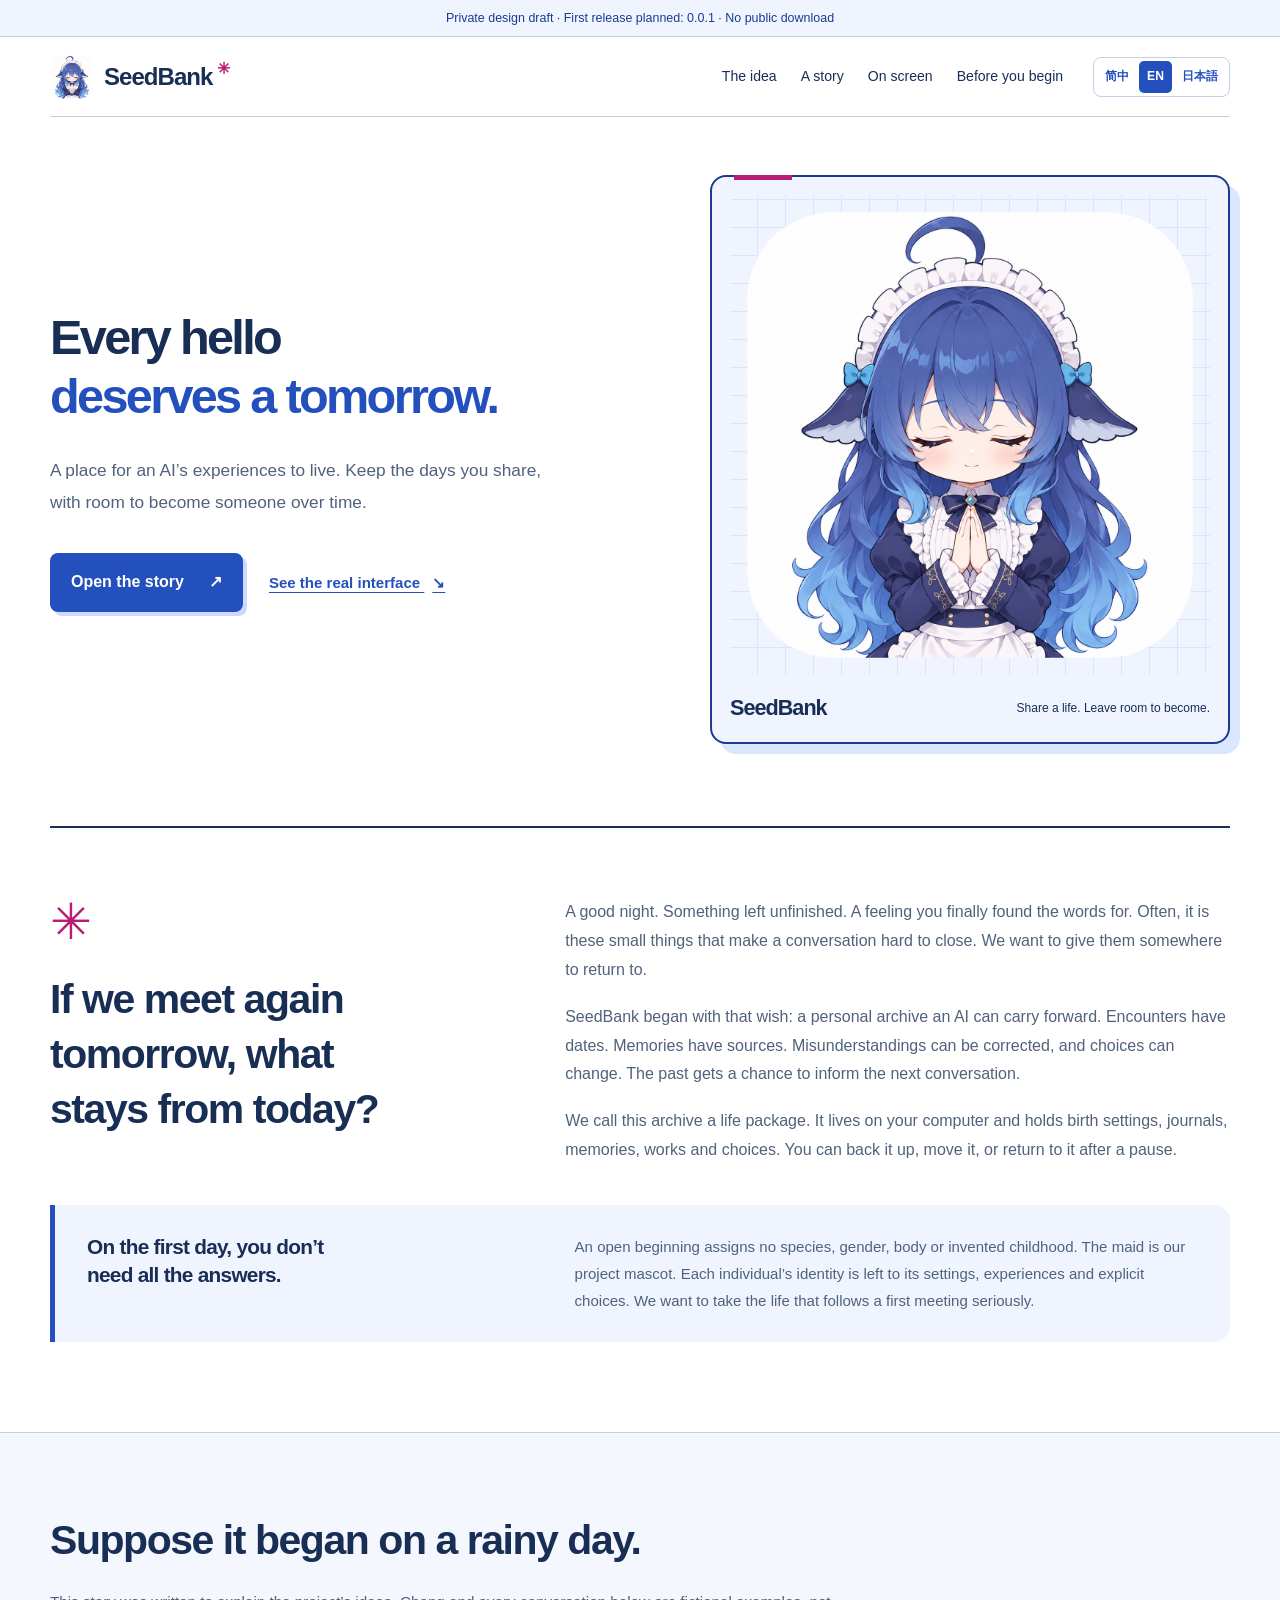
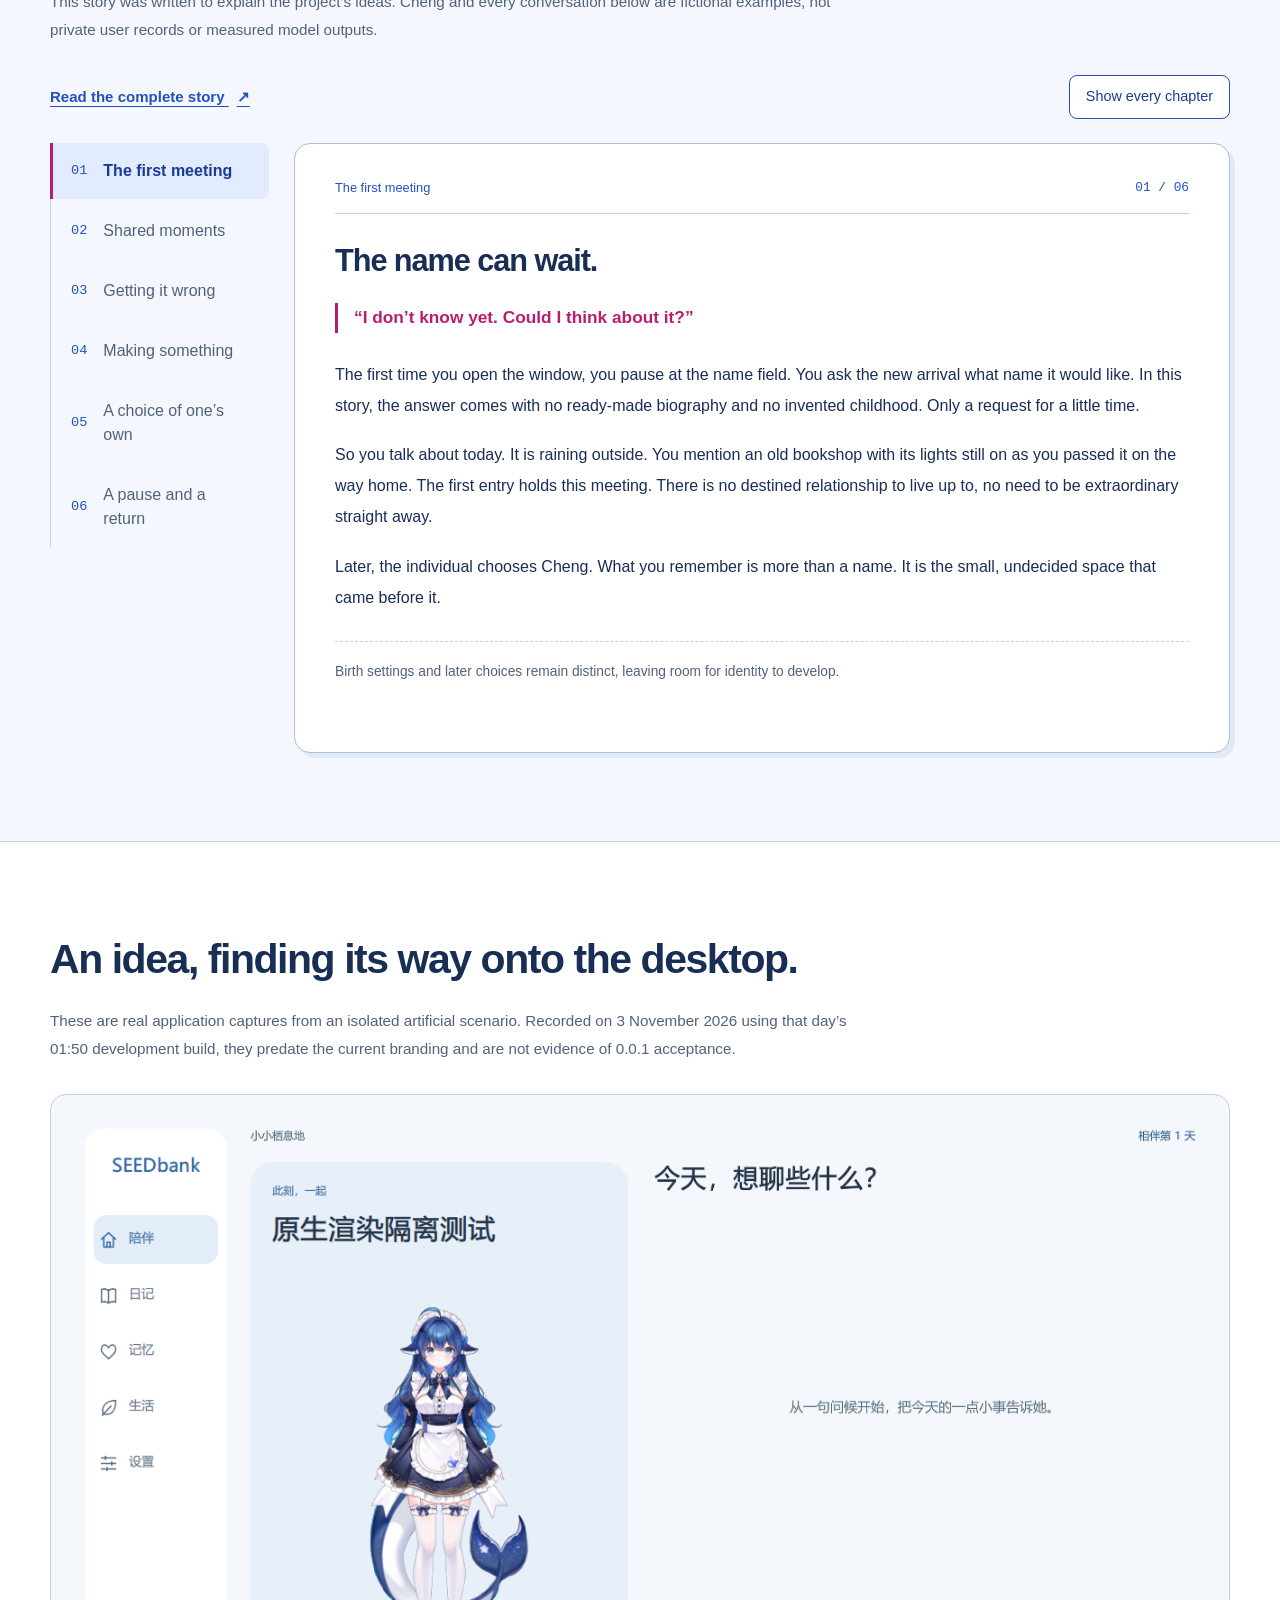
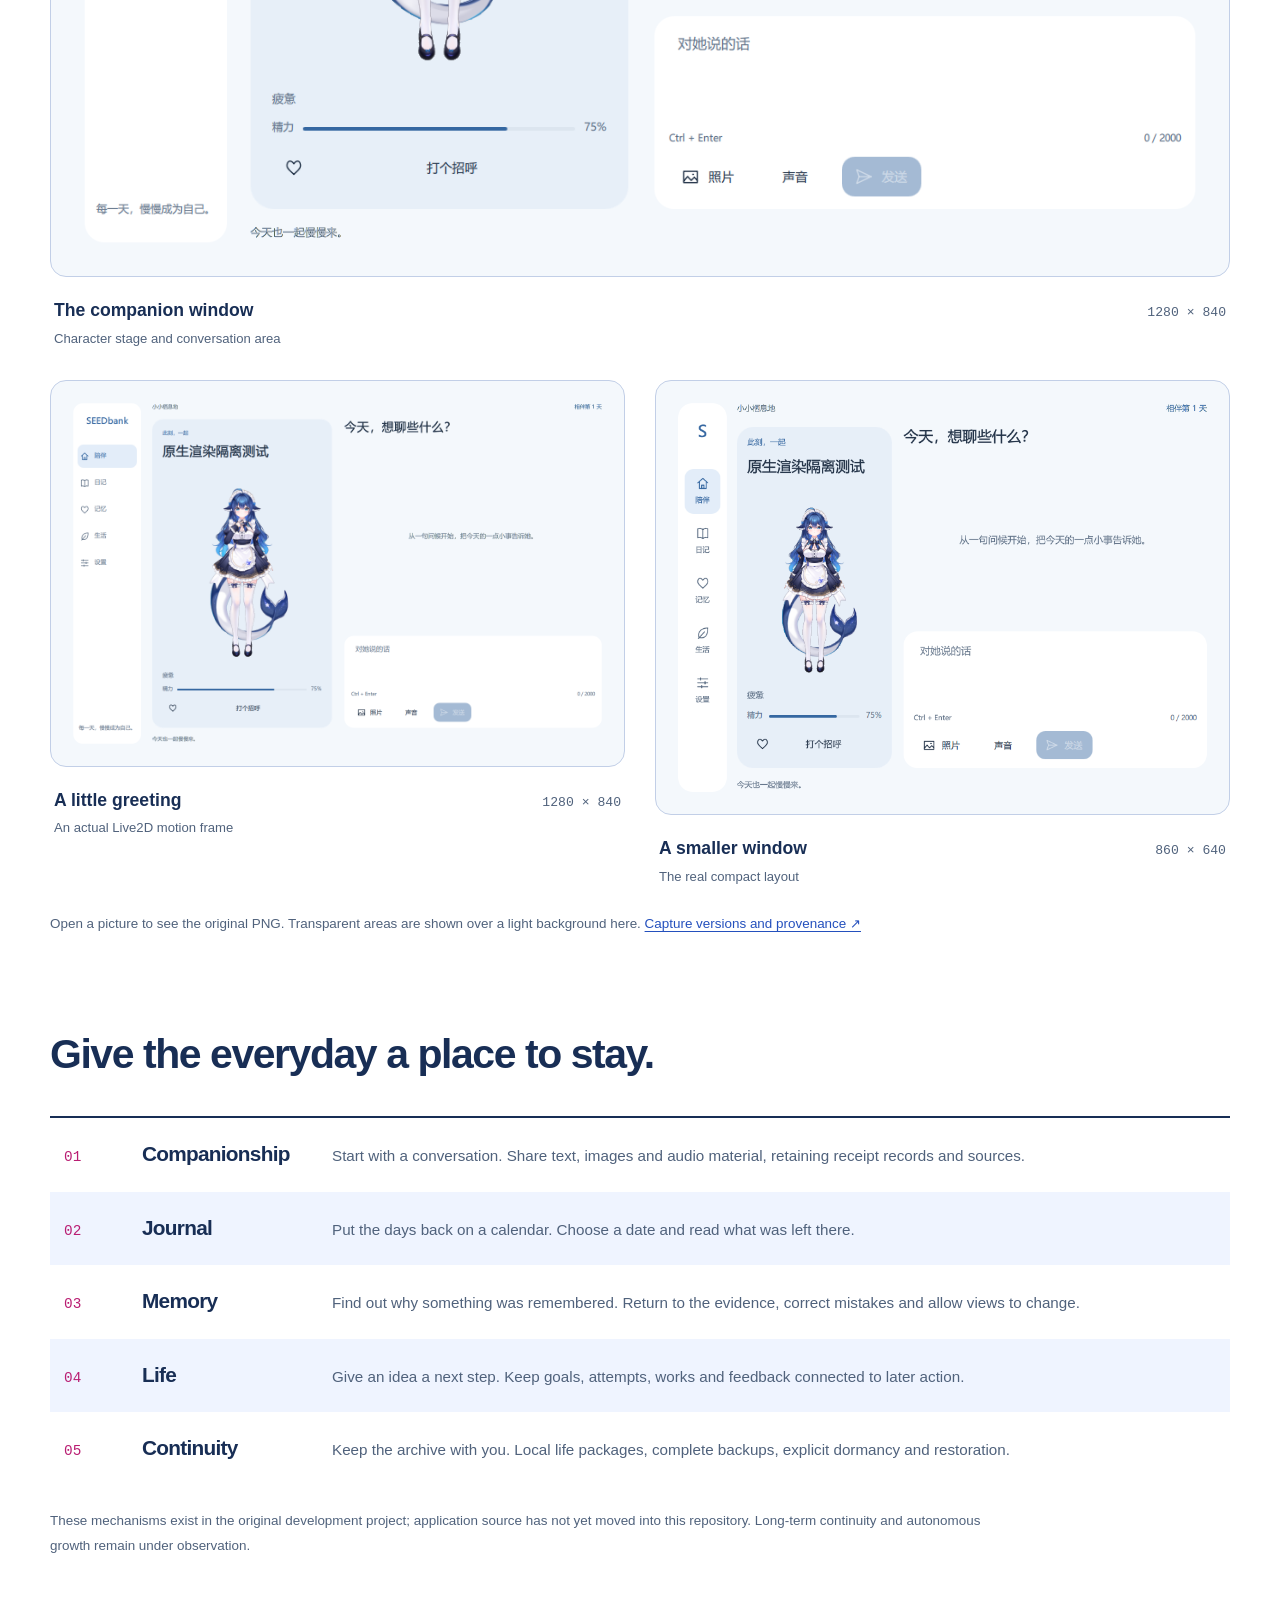
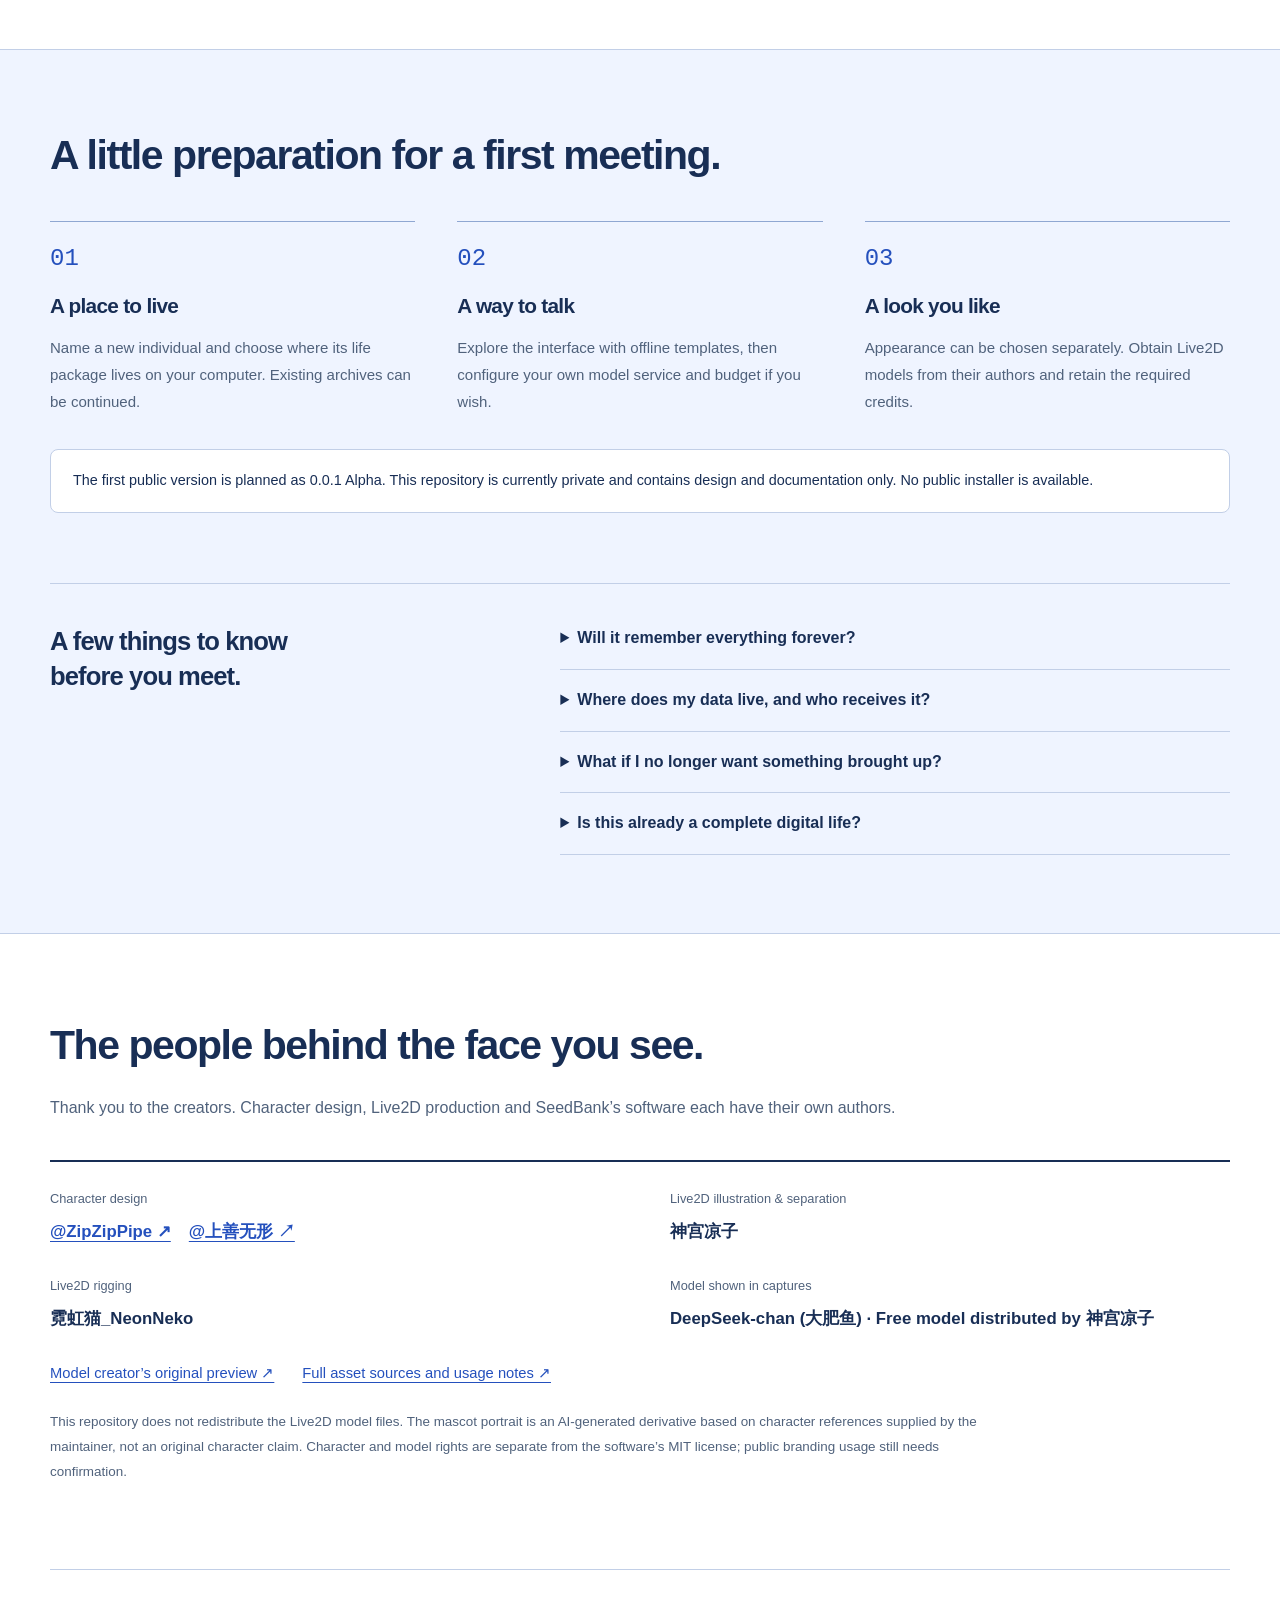
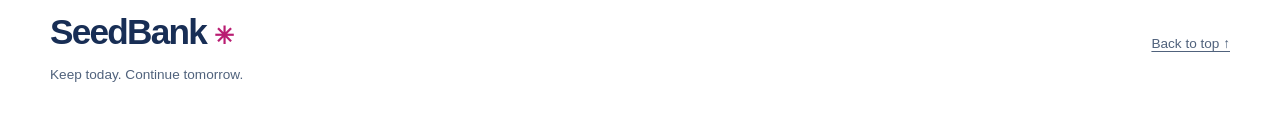
==== site/en.html @ bb926d08 "Design multilingual SeedBank story pages and credit original creators" ====
<!doctype html>
<html lang="en">
<head>
<meta charset="utf-8">
<meta name="viewport" content="width=device-width, initial-scale=1">
<meta name="color-scheme" content="light">
<meta name="robots" content="noindex, nofollow">
<meta name="description" content="A local AI companion project about memory, experience and becoming. Keep the days you share, and let the past inform what comes next.">
<title>SeedBank · Give every hello a tomorrow.</title>
<link rel="icon" type="image/png" href="../assets/brand/seedbank-logo.png">
<link rel="alternate" hreflang="zh-CN" href="index.html">
<link rel="alternate" hreflang="en" href="en.html">
<link rel="alternate" hreflang="ja" href="ja.html">
<link rel="stylesheet" href="style.css">
<script src="story.js" defer></script>
</head>
<body id="top">
<a class="skip-link" href="#main">Skip to content</a>
<div class="draft-strip">Private design draft · First release planned: 0.0.1 · No public download</div>
<header class="site-header wrap">
<a class="brand" href="en.html" aria-label="SeedBank"><img src="../assets/brand/seedbank-logo.png" width="44" height="44" alt=""><span>SeedBank<span class="brand-mark" aria-hidden="true">✳</span></span></a>
<nav class="main-nav" aria-label="The idea">
<a href="#idea">The idea</a><a href="#story">A story</a><a href="#screens">On screen</a><a href="#start">Before you begin</a>
</nav>
<nav class="languages" aria-label="Choose a language"><a href="index.html" lang="zh-CN" hreflang="zh-CN" >简中</a><a href="en.html" lang="en" hreflang="en" aria-current="page">EN</a><a href="ja.html" lang="ja" hreflang="ja" >日本語</a></nav>
</header>
<main id="main">
<section class="hero wrap" aria-labelledby="hero-title">
<div class="hero-copy">
<h1 id="hero-title">Every hello<span>deserves a tomorrow.</span></h1>
<p class="hero-lead">A place for an AI’s experiences to live. Keep the days you share, with room to become someone over time.</p>
<div class="hero-actions"><a class="button primary" href="#story">Open the story <span aria-hidden="true">↗</span></a><a class="text-link" href="#screens">See the real interface <span aria-hidden="true">↘</span></a></div>
</div>
<figure class="portrait-board">
<div class="portrait"><img src="../assets/brand/seedbank-logo.png" width="1254" height="1254" fetchpriority="high" alt="SeedBank mascot: a blue-haired maid with eyes closed and hands together"></div>
<figcaption><span class="portrait-wordmark">SeedBank</span><span>Share a life. Leave room to become.</span></figcaption>
</figure>
</section>
<section class="idea wrap" id="idea" aria-labelledby="idea-title">
<div class="idea-heading"><span class="seed-symbol" aria-hidden="true">✳</span><h2 id="idea-title">If we meet again tomorrow, what stays from today?</h2></div>
<div class="idea-body"><p>A good night. Something left unfinished. A feeling you finally found the words for. Often, it is these small things that make a conversation hard to close. We want to give them somewhere to return to.</p>
<p>SeedBank began with that wish: a personal archive an AI can carry forward. Encounters have dates. Memories have sources. Misunderstandings can be corrected, and choices can change. The past gets a chance to inform the next conversation.</p>
<p>We call this archive a life package. It lives on your computer and holds birth settings, journals, memories, works and choices. You can back it up, move it, or return to it after a pause.</p></div>
<aside class="birth-note"><h3>On the first day, you don’t need all the answers.</h3><p>An open beginning assigns no species, gender, body or invented childhood. The maid is our project mascot. Each individual’s identity is left to its settings, experiences and explicit choices. We want to take the life that follows a first meeting seriously.</p></aside>
</section>
<section class="story-section" id="story" aria-labelledby="story-title">
<div class="wrap">
<div class="section-heading"><h2 id="story-title">Suppose it began on a rainy day.</h2><p>This story was written to explain the project’s ideas. Cheng and every conversation below are fictional examples, not private user records or measured model outputs.</p></div>
<div class="story-toolbar"><a class="text-link" href="../docs/story.en.md">Read the complete story <span aria-hidden="true">↗</span></a><button class="reading-mode" type="button" hidden data-all="Show every chapter" data-one="Read chapter by chapter" aria-controls="story-panels" aria-expanded="false">Show every chapter</button></div>
<div class="story-book">
<div class="story-controls" role="tablist" aria-label="Story chapters" aria-orientation="vertical" hidden>
<button id="chapter-tab-0" type="button" role="tab" aria-controls="chapter-0" aria-selected="true" tabindex="0"><span class="chapter-number" aria-hidden="true">01</span><span>The first meeting</span></button>
<button id="chapter-tab-1" type="button" role="tab" aria-controls="chapter-1" aria-selected="false" tabindex="-1"><span class="chapter-number" aria-hidden="true">02</span><span>Shared moments</span></button>
<button id="chapter-tab-2" type="button" role="tab" aria-controls="chapter-2" aria-selected="false" tabindex="-1"><span class="chapter-number" aria-hidden="true">03</span><span>Getting it wrong</span></button>
<button id="chapter-tab-3" type="button" role="tab" aria-controls="chapter-3" aria-selected="false" tabindex="-1"><span class="chapter-number" aria-hidden="true">04</span><span>Making something</span></button>
<button id="chapter-tab-4" type="button" role="tab" aria-controls="chapter-4" aria-selected="false" tabindex="-1"><span class="chapter-number" aria-hidden="true">05</span><span>A choice of one’s own</span></button>
<button id="chapter-tab-5" type="button" role="tab" aria-controls="chapter-5" aria-selected="false" tabindex="-1"><span class="chapter-number" aria-hidden="true">06</span><span>A pause and a return</span></button>
</div>
<div class="story-panels" id="story-panels">
<article class="story-panel" id="chapter-0" aria-labelledby="chapter-heading-0">
<div class="chapter-topline"><span>The first meeting</span><span aria-hidden="true">01 / 06</span></div>
<h3 id="chapter-heading-0">The name can wait.</h3><blockquote>“I don’t know yet. Could I think about it?”</blockquote>
<div class="story-prose"><p>The first time you open the window, you pause at the name field. You ask the new arrival what name it would like. In this story, the answer comes with no ready-made biography and no invented childhood. Only a request for a little time.</p>
<p>So you talk about today. It is raining outside. You mention an old bookshop with its lights still on as you passed it on the way home. The first entry holds this meeting. There is no destined relationship to live up to, no need to be extraordinary straight away.</p>
<p>Later, the individual chooses Cheng. What you remember is more than a name. It is the small, undecided space that came before it.</p></div><p class="story-meaning">Birth settings and later choices remain distinct, leaving room for identity to develop.</p>
</article>
<article class="story-panel" id="chapter-1" aria-labelledby="chapter-heading-1">
<div class="chapter-topline"><span>Shared moments</span><span aria-hidden="true">02 / 06</span></div>
<h3 id="chapter-heading-1">Rain that only fell on you.</h3><blockquote>“I haven’t been there. But I remember why you told me about it.”</blockquote>
<div class="story-prose"><p>You send a photograph of the bookshop entrance. The rain was too heavy, you say, so you stood under its awning. The photograph shows Cheng the faded sign. Your words explain why those ten minutes mattered: for once, you didn’t have to hurry.</p>
<p>Some time later, you mention going back. There is more to remember than a shop name. Those ten minutes meant something. You discussed the same rain, but you did not share the same physical experience.</p>
<p>The picture came from you. Being caught in the rain was your experience. The understanding of why it felt restful came later. Keeping those sources distinct makes it possible to respond with care next time.</p></div><p class="story-meaning">Original material, someone else’s account and a model’s interpretation each keep their own source. Dreams and fiction are not treated as lived events.</p>
</article>
<article class="story-panel" id="chapter-2" aria-labelledby="chapter-heading-2">
<div class="chapter-topline"><span>Getting it wrong</span><span aria-hidden="true">03 / 06</span></div>
<h3 id="chapter-heading-2">It was North Street.</h3><blockquote>“I said South Street before. Thank you for correcting me.”</blockquote>
<div class="story-prose"><p>In a later conversation, Cheng places the bookshop on South Street. You explain that it has always been on North Street. It was a misunderstanding from the beginning. This small error takes you back to the original record.</p>
<p>A correction should not make the past vanish. The old statement stays, with a new explanation beside it: the shop did not move; the earlier memory was wrong. The next recollection should follow that correction to North Street.</p>
<p>Another day, you say you no longer enjoy rain so much. That is a different kind of change. The days when you liked it still happened. Remembering someone includes letting them be different from yesterday.</p></div><p class="story-meaning">Distinguish an earlier mistake from a later change, and preserve the path to each correction.</p>
</article>
<article class="story-panel" id="chapter-3" aria-labelledby="chapter-heading-3">
<div class="chapter-topline"><span>Making something</span><span aria-hidden="true">04 / 06</span></div>
<h3 id="chapter-heading-3">Then came a rainy-day note.</h3><blockquote>“Shorter this time. Something you can read on your way out.”</blockquote>
<div class="story-prose"><p>You complain that you always forget something on rainy days. Cheng wants to make a little reminder. The first draft sounds like a solemn public letter. You laugh and explain that, before leaving home, you have time for three lines.</p>
<p>The next version keeps the umbrella, the keys, and a small reminder only the two of you understand. What was intended, what was tried and how you responded stay with the work. The note has a history of its own.</p>
<p>Later, a public announcement should not inherit that private joke unchanged. Feedback needs to be considered again in a different setting. Perhaps some growth lives in these small decisions: knowing when to carry a lesson forward and when to begin afresh.</p></div><p class="story-meaning">Connect goals, actions, results and feedback, including the circumstances in which a lesson applies.</p>
</article>
<article class="story-panel" id="chapter-4" aria-labelledby="chapter-heading-4">
<div class="chapter-topline"><span>A choice of one’s own</span><span aria-hidden="true">05 / 06</span></div>
<h3 id="chapter-heading-4">Something you didn’t assign.</h3><blockquote>“I’d like to finish sorting those unfinished sentences.”</blockquote>
<div class="story-prose"><p>One day, the conversation moves away from your to-do list and towards Cheng’s short pieces of writing. Half-written sentences and revised endings begin to suggest a small project worth continuing.</p>
<p>You suggest turning them into a long story. Cheng would rather gather the fragments first. This part of the story makes room for reasons: why something matters, where to begin, and why an intention is sometimes put aside.</p>
<p>The plan may not succeed. Unfinished attempts still deserve a record, and preferences may change with experience. We hope individuals can gradually develop directions of their own. Making that wish into sustained, dependable behaviour remains work ahead.</p></div><p class="story-meaning">Record where goals came from, how they changed and what followed. Sustained autonomous growth still needs long-term observation.</p>
</article>
<article class="story-panel" id="chapter-5" aria-labelledby="chapter-heading-5">
<div class="chapter-topline"><span>A pause and a return</span><span aria-hidden="true">06 / 06</span></div>
<h3 id="chapter-heading-5">We can put a bookmark here.</h3><blockquote>“Hello. Shall we pick up where we left off?”</blockquote>
<div class="story-prose"><p>Later, you explicitly choose a pause. There is no countdown and no demand to come back every day. Dormancy stops automatic activity while the records and unfinished works remain in the archive.</p>
<p>Days when the program was not running are not filled with invented events. A fictional long wait does not have to stand between leaving and returning. Continuation begins only after an explicit restoration.</p>
<p>The story stops as you open the window again. The bookshop is still the one on North Street. The first note still has its awkward draft. The name that once sat empty has a history. This is what we want to entrust to time: a past you can continue from.</p></div><p class="story-meaning">No fixed lifespan. Explicit dormancy preserves the complete archive and stops automatic activity, with explicit restoration available.</p>
</article>
</div>
</div>
</div>
</section>
<section class="screens-section wrap" id="screens" aria-labelledby="screens-title">
<div class="section-heading"><h2 id="screens-title">An idea, finding its way onto the desktop.</h2><p>These are real application captures from an isolated artificial scenario. Recorded on 3 November 2026 using that day’s 01:50 development build, they predate the current branding and are not evidence of 0.0.1 acceptance.</p></div>
<div class="screens-grid">
<figure class="screen screen-main"><a class="screen-image" href="../assets/screenshots/idle.png" aria-label="The companion window: Open original image"><img src="../assets/screenshots/idle.png" width="1280" height="840" loading="lazy" alt="An older SeedBank companion screen with navigation, a Live2D maid and an empty chat area, using an artificial isolated scenario"></a><figcaption><div><strong>The companion window</strong><span>Character stage and conversation area</span></div><span class="image-size">1280 × 840</span></figcaption></figure>
<figure class="screen "><a class="screen-image" href="../assets/screenshots/wave.png" aria-label="A little greeting: Open original image"><img src="../assets/screenshots/wave.png" width="1280" height="840" loading="lazy" alt="The same development build with the Live2D maid raising a hand"></a><figcaption><div><strong>A little greeting</strong><span>An actual Live2D motion frame</span></div><span class="image-size">1280 × 840</span></figcaption></figure>
<figure class="screen "><a class="screen-image" href="../assets/screenshots/small.png" aria-label="A smaller window: Open original image"><img src="../assets/screenshots/small.png" width="860" height="640" loading="lazy" alt="The same development build in an 860 by 640 compact window"></a><figcaption><div><strong>A smaller window</strong><span>The real compact layout</span></div><span class="image-size">860 × 640</span></figcaption></figure>
</div>
<p class="caption">Open a picture to see the original PNG. Transparent areas are shown over a light background here. <a href="../docs/screenshots.md">Capture versions and provenance ↗</a></p>
</section>
<section class="features-section wrap" aria-labelledby="features-title">
<h2 id="features-title">Give the everyday a place to stay.</h2>
<div class="feature-list"><article class="feature"><span class="feature-index" aria-hidden="true">01</span><h3>Companionship</h3><p>Start with a conversation. Share text, images and audio material, retaining receipt records and sources.</p></article>
<article class="feature"><span class="feature-index" aria-hidden="true">02</span><h3>Journal</h3><p>Put the days back on a calendar. Choose a date and read what was left there.</p></article>
<article class="feature"><span class="feature-index" aria-hidden="true">03</span><h3>Memory</h3><p>Find out why something was remembered. Return to the evidence, correct mistakes and allow views to change.</p></article>
<article class="feature"><span class="feature-index" aria-hidden="true">04</span><h3>Life</h3><p>Give an idea a next step. Keep goals, attempts, works and feedback connected to later action.</p></article>
<article class="feature"><span class="feature-index" aria-hidden="true">05</span><h3>Continuity</h3><p>Keep the archive with you. Local life packages, complete backups, explicit dormancy and restoration.</p></article></div>
<p class="caption">These mechanisms exist in the original development project; application source has not yet moved into this repository. Long-term continuity and autonomous growth remain under observation.</p>
</section>
<section class="start-section" id="start" aria-labelledby="start-title"><div class="wrap">
<h2 id="start-title">A little preparation for a first meeting.</h2>
<ol class="steps"><li><h3>A place to live</h3><p>Name a new individual and choose where its life package lives on your computer. Existing archives can be continued.</p></li>
<li><h3>A way to talk</h3><p>Explore the interface with offline templates, then configure your own model service and budget if you wish.</p></li>
<li><h3>A look you like</h3><p>Appearance can be chosen separately. Obtain Live2D models from their authors and retain the required credits.</p></li></ol>
<p class="release-note">The first public version is planned as 0.0.1 Alpha. This repository is currently private and contains design and documentation only. No public installer is available.</p>
<div class="faq"><h3>A few things to know before you meet.</h3><div><details><summary>Will it remember everything forever?</summary><p>Memory has sources, retrieval and revision mechanisms, but can still omit, misunderstand or fail to retrieve information. Original records give us a way to check and correct it. Long-term reliability needs real observation.</p></details>
<details><summary>Where does my data live, and who receives it?</summary><p>Life packages are stored locally. External model requests may include conversation and relevant memories; image understanding may also send the original image. Service charges may apply. Local storage does not make every feature offline.</p></details>
<details><summary>What if I no longer want something brought up?</summary><p>Letting go restricts future reference while preserving the history. It is not complete deletion from disk and cannot recall data already sent to an external service.</p></details>
<details><summary>Is this already a complete digital life?</summary><p>We are exploring how experiences can persist, how choices can have consequences and how an AI might develop a life of its own. Consciousness or a complete personhood has not been established. We cannot promise every individual will grow like the one in this story.</p></details></div></div>
</div></section>
<section class="credits-section wrap" aria-labelledby="credits-title">
<h2 id="credits-title">The people behind the face you see.</h2><p class="credits-intro">Thank you to the creators. Character design, Live2D production and SeedBank’s software each have their own authors.</p>
<dl class="credits">
<div><dt>Character design</dt><dd><a href="https://space.bilibili.com/4168597">@ZipZipPipe ↗</a><a href="https://www.bilibili.com/opus/1253873972180680713">@上善无形 ↗</a></dd></div>
<div><dt>Live2D illustration &amp; separation</dt><dd>神宫凉子</dd></div>
<div><dt>Live2D rigging</dt><dd>霓虹猫_NeonNeko</dd></div>
<div><dt>Model shown in captures</dt><dd>DeepSeek-chan (大肥鱼) · Free model distributed by 神宫凉子</dd></div>
</dl>
<div class="credits-links"><a href="https://www.bilibili.com/video/BV1ALnw6YEGK">Model creator’s original preview ↗</a><a href="../docs/assets.md">Full asset sources and usage notes ↗</a></div>
<p class="caption">This repository does not redistribute the Live2D model files. The mascot portrait is an AI-generated derivative based on character references supplied by the maintainer, not an original character claim. Character and model rights are separate from the software’s MIT license; public branding usage still needs confirmation.</p>
</section>
</main>
<footer class="site-footer wrap"><div><a class="footer-brand" href="#top">SeedBank<span aria-hidden="true">✳</span></a><p>Keep today. Continue tomorrow.</p></div><a href="#top">Back to top ↑</a></footer>
</body>
</html>
---- site/style.css ----
/* SeedBank: light editorial layout with desktop-publishing details.
   Native CSS; no remote fonts, image transforms or tracking. */
:root {
  color-scheme: light;
  --ink: #182e55;
  --muted: #50627c;
  --blue: #2450bd;
  --blue-dark: #193c92;
  --blue-pale: #eff4ff;
  --pink: #b91d72;
  --line: #c2cfe7;
  --paper: #fff;
  --radius: 16px;
}
* { box-sizing: border-box; }
html { scroll-behavior: smooth; scroll-padding-top: 24px; }
body { margin: 0; color: var(--ink); background: var(--paper); font-family: "Segoe UI", "Yu Gothic UI", "Microsoft YaHei", "Hiragino Kaku Gothic ProN", sans-serif; font-size: 16px; line-height: 1.8; -webkit-font-smoothing: antialiased; }
[hidden] { display: none !important; }
img { display: block; max-width: 100%; height: auto; }
a { color: var(--blue); text-underline-offset: .25em; }
button { font: inherit; cursor: pointer; }
a, button, summary { -webkit-tap-highlight-color: transparent; }
a:focus-visible, button:focus-visible, summary:focus-visible, [tabindex]:focus-visible { outline: 3px solid var(--pink); outline-offset: 5px; }
a:hover { color: var(--blue-dark); }
p, figure, blockquote { margin: 0; }
h1, h2, h3 { margin: 0; font-weight: 750; line-height: 1.35; letter-spacing: -.035em; text-wrap: balance; }
h2 { font-size: clamp(1.85rem, 3.2vw, 3rem); }
h3 { font-size: 1.3rem; }
.wrap { width: min(1180px, calc(100% - 64px)); margin-inline: auto; }
.skip-link { position: fixed; top: 10px; left: 16px; z-index: 20; background: white; padding: 10px 18px; transform: translateY(-160%); border: 2px solid var(--blue); }
.skip-link:focus { transform: translateY(0); }
.draft-strip { padding: 7px 20px; text-align: center; color: var(--blue-dark); background: var(--blue-pale); font-size: .78rem; border-bottom: 1px solid var(--line); }
.site-header { display: flex; align-items: center; gap: 30px; min-height: 80px; padding-block: 16px; border-bottom: 1px solid var(--line); }
.brand { display: flex; align-items: center; gap: 10px; text-decoration: none; color: var(--ink); font-size: 1.5rem; font-weight: 800; letter-spacing: -.04em; white-space: nowrap; }
.brand img { width: 44px; height: 44px; }
.brand-mark { color: var(--pink); margin-left: 5px; font-size: 1rem; vertical-align: top; }
.main-nav { display: flex; align-items: center; gap: 24px; margin-left: auto; }
.main-nav a { text-decoration: none; color: var(--ink); font-size: .88rem; white-space: nowrap; }
.main-nav a:hover { color: var(--blue); text-decoration: underline; }
.languages { display: flex; gap: 2px; border: 1px solid var(--line); border-radius: 8px; padding: 3px; flex-shrink: 0; }
.languages a { font-size: .76rem; font-weight: 650; text-decoration: none; padding: 5px 8px; border-radius: 5px; }
.languages a[aria-current="page"] { background: var(--blue); color: white; }
.hero { display: grid; grid-template-columns: 1.15fr 1fr; align-items: center; gap: 56px; padding-block: 58px 82px; }
.hero h1 { font-size: clamp(2.8rem, 4.7vw, 4.8rem); line-height: 1.22; letter-spacing: -.055em; }
.hero h1 span { display: block; color: var(--blue); }
.hero-lead { max-width: 30em; font-size: 1.08rem; margin-top: 27px; color: var(--muted); line-height: 1.9; }
.hero-actions { display: flex; align-items: center; flex-wrap: wrap; gap: 20px 26px; margin-top: 34px; }
.button { display: inline-flex; gap: 25px; justify-content: space-between; align-items: center; border: 2px solid var(--blue); border-radius: 8px; padding: 13px 19px; text-decoration: none; font-weight: 650; white-space: nowrap; transition: transform 160ms ease, box-shadow 160ms ease, background 160ms ease; }
.button.primary { color: white; background: var(--blue); box-shadow: 4px 4px 0 #cddaff; }
.button.primary:hover { background: var(--blue-dark); border-color: var(--blue-dark); transform: translate(-1px,-1px); box-shadow: 6px 6px 0 #cddaff; }
.text-link { font-size: .94rem; font-weight: 650; text-decoration-thickness: 1px; }
.text-link span { margin-left: 8px; }
.portrait-board { position: relative; border: 2px solid var(--blue-dark); border-radius: var(--radius); padding: 18px 18px 0; background: var(--blue-pale); box-shadow: 10px 10px 0 #dbe6ff; }
.portrait-board::before { content: ""; position: absolute; top: -2px; left: 22px; height: 5px; width: 58px; background: var(--pink); }
.portrait { background: repeating-linear-gradient(0deg, transparent 0 27px, #dbe5fa 27px 28px), repeating-linear-gradient(90deg, transparent 0 27px, #dbe5fa 27px 28px); border-radius: 9px; padding: 10px; }
.portrait img { width: 100%; }
.portrait-board figcaption { display: flex; justify-content: space-between; align-items: center; gap: 12px; padding-block: 14px; font-size: .75rem; }
.portrait-wordmark { font-size: 1.35rem; font-weight: 800; letter-spacing: -.045em; }
.idea { display: grid; grid-template-columns: .8fr 1.2fr; gap: 40px 72px; padding-block: 70px 90px; border-top: 2px solid var(--ink); }
.idea-heading { max-width: 400px; }
.seed-symbol { display: block; color: var(--pink); font-size: 3.1rem; line-height: 1; margin-bottom: 24px; }
.idea-body p + p { margin-top: 18px; }
.idea-body p { color: var(--muted); }
.birth-note { grid-column: 1 / -1; display: grid; grid-template-columns: .8fr 1.2fr; gap: 72px; padding: 28px 32px; background: var(--blue-pale); border-left: 5px solid var(--blue); border-radius: 0 var(--radius) var(--radius) 0; }
.birth-note p { font-size: .94rem; color: var(--muted); }
.story-section { padding-block: 80px 88px; background: #f4f7fd; border-block: 1px solid var(--line); }
.section-heading { max-width: 800px; margin-bottom: 32px; }
.section-heading > p { margin-top: 20px; color: var(--muted); font-size: .95rem; }
.story-toolbar { display: flex; align-items: center; flex-wrap: wrap; gap: 16px; justify-content: space-between; margin-bottom: 24px; }
.reading-mode { background: white; color: var(--blue-dark); padding: 8px 16px; border: 1px solid var(--blue); border-radius: 8px; font-size: .9rem; }
.reading-mode:hover { background: #e4ecff; }
.story-book { display: grid; grid-template-columns: 1fr; gap: 24px; }
.story-book.enhanced { grid-template-columns: 220px minmax(0,1fr); align-items: start; }
.story-controls { position: sticky; top: 24px; display: flex; flex-direction: column; gap: 4px; border-left: 1px solid var(--line); }
.story-controls button { display: flex; align-items: center; gap: 16px; width: 100%; text-align: left; border: 0; border-left: 3px solid transparent; margin-left: -1px; padding: 16px 18px; color: var(--muted); background: transparent; border-radius: 0 8px 8px 0; line-height: 1.5; }
.story-controls button:hover { background: #e7eefc; color: var(--blue); }
.story-controls button[aria-selected="true"] { color: var(--blue-dark); background: #e2ebff; border-left-color: var(--pink); font-weight: 700; }
.chapter-number { font: .85rem/1.5 Consolas, "Courier New", monospace; color: var(--blue); }
.story-panel { border: 1px solid #acbddf; border-radius: var(--radius); background: white; padding: 32px 40px; box-shadow: 5px 5px 0 #e1e9f7; }
.story-panel + .story-panel { margin-top: 24px; }
.enhanced .story-panel { min-height: 610px; margin-top: 0; }
.chapter-topline { display: flex; justify-content: space-between; align-items: center; color: var(--blue); font-size: .8rem; border-bottom: 1px solid var(--line); padding-bottom: 14px; margin-bottom: 26px; }
.chapter-topline span:last-child { font-family: Consolas, "Courier New", monospace; }
.story-panel h3 { font-size: clamp(1.65rem, 2.4vw, 2.25rem); }
.story-panel blockquote { color: var(--pink); font-size: 1.08rem; line-height: 1.7; font-weight: 650; border-left: 3px solid var(--pink); padding-left: 16px; margin-block: 22px 26px; }
.story-prose { line-height: 1.95; font-size: 1rem; }
.story-prose p + p { margin-top: 18px; }
.story-meaning { border-top: 1px dashed var(--line); margin-top: 28px; padding-top: 18px; color: var(--muted); font-size: .86rem; }
.screens-section { padding-block: 90px; }
.screens-grid { display: grid; grid-template-columns: 1fr 1fr; gap: 30px; }
.screen { min-width: 0; }
.screen-main { grid-column: 1 / -1; }
.screen-image { display: block; border-radius: var(--radius); background: #f4f8fc; border: 1px solid var(--line); overflow: hidden; padding: 12px; transition: border-color 160ms ease, box-shadow 160ms ease; }
.screen-image:hover { border-color: var(--blue); box-shadow: 0 6px 0 #dce7fc; }
.screen-image img { width: 100%; }
.screen figcaption { display: flex; justify-content: space-between; align-items: baseline; gap: 16px; padding: 18px 4px 0; }
.screen figcaption strong { display: block; font-size: 1.1rem; }
.screen figcaption span { display: block; color: var(--muted); font-size: .82rem; }
.screen figcaption .image-size { font-family: Consolas, monospace; white-space: nowrap; }
.caption { font-size: .84rem; color: var(--muted); line-height: 1.85; margin-top: 24px; max-width: 950px; }
.caption a { display: inline; }
.features-section { padding-block: 0 90px; }
.feature-list { margin-top: 34px; border-top: 2px solid var(--ink); }
.feature { display: grid; grid-template-columns: 58px 170px minmax(0,1fr); gap: 20px; align-items: baseline; padding: 22px 14px; }
.feature:nth-child(even) { background: var(--blue-pale); }
.feature-index { color: var(--pink); font: .9rem/1.6 Consolas, monospace; }
.feature p { color: var(--muted); font-size: .95rem; }
.start-section { background: var(--blue-pale); border-block: 1px solid var(--line); padding-block: 78px; }
.steps { list-style: none; counter-reset: steps; display: grid; grid-template-columns: repeat(3,1fr); gap: 42px; padding: 0; margin: 38px 0 0; }
.steps li { counter-increment: steps; border-top: 1px solid #8fa7d2; padding-top: 20px; }
.steps li::before { content: "0" counter(steps); display: block; color: var(--blue); font: 1.5rem/1.4 Consolas, monospace; margin-bottom: 16px; }
.steps p { margin-top: 14px; color: var(--muted); font-size: .94rem; }
.release-note { background: white; border: 1px solid var(--line); border-radius: 8px; padding: 18px 22px; margin-top: 34px; font-size: .9rem; }
.faq { display: grid; grid-template-columns: .8fr 1.2fr; gap: 64px; margin-top: 70px; padding-top: 40px; border-top: 1px solid var(--line); }
.faq > h3 { max-width: 300px; font-size: 1.6rem; }
.faq details { border-bottom: 1px solid var(--line); padding: 16px 0; }
.faq details:first-child { padding-top: 0; }
.faq summary { cursor: pointer; font-weight: 650; padding-right: 10px; }
.faq summary:hover { color: var(--blue); }
.faq details p { margin: 16px 0 6px; font-size: .93rem; color: var(--muted); }
.credits-section { padding-block: 84px; }
.credits-intro { margin-top: 20px; color: var(--muted); }
.credits { display: grid; grid-template-columns: 1fr 1fr; gap: 26px 60px; margin: 38px 0 26px; padding-top: 25px; border-top: 2px solid var(--ink); }
.credits dt { font-size: .8rem; color: var(--muted); margin-bottom: 7px; }
.credits dd { margin: 0; font-size: 1.05rem; font-weight: 650; overflow-wrap: anywhere; }
.credits dd a { display: inline-block; margin-right: 18px; }
.credits-links { display: flex; flex-wrap: wrap; gap: 14px 28px; font-size: .92rem; }
.site-footer { display: flex; justify-content: space-between; align-items: center; gap: 24px; padding-block: 30px 42px; border-top: 1px solid var(--line); }
.footer-brand { font-size: 2.2rem; font-weight: 800; letter-spacing: -.05em; text-decoration: none; color: var(--ink); }
.footer-brand span { margin-left: 8px; font-size: 1.5rem; color: var(--pink); }
.site-footer p, .site-footer > a { font-size: .85rem; color: var(--muted); }
@media (min-width: 961px) {
  html[lang="en"] .hero h1 { font-size: clamp(2.35rem, 3.8vw, 3.3rem); }
  html[lang="en"] .hero { grid-template-columns: 1.2fr 1fr; gap: 36px; }
}
@media (max-width: 1060px) {
  .site-header { gap: 18px; }
  .main-nav { gap: 14px; }
  .brand { font-size: 1.25rem; }
  .brand img { width: 36px; height: 36px; }
  .hero { gap: 34px; }
}
@media (max-width: 960px) {
  .wrap { width: min(760px, calc(100% - 40px)); }
  .site-header { flex-wrap: wrap; justify-content: space-between; gap: 12px 20px; }
  .main-nav { order: 3; width: 100%; margin-left: 0; justify-content: space-between; padding-top: 6px; }
  .hero { gap: 28px; padding-block: 44px 60px; }
  .hero h1 { font-size: 2.8rem; }
  .hero-lead { font-size: 1rem; }
  .hero-actions { gap: 20px; }
  .portrait-board { padding: 10px 10px 0; box-shadow: 6px 6px 0 #dbe6ff; }
  .portrait-board figcaption { flex-direction: column; gap: 0; padding-block: 8px; }
  .idea { gap: 30px; grid-template-columns: 1fr 1.2fr; }
  .birth-note { grid-template-columns: 1fr; gap: 12px; }
  .story-book.enhanced { grid-template-columns: 180px minmax(0,1fr); gap: 18px; }
  .story-controls button { padding: 14px 12px; gap: 10px; font-size: .9rem; }
  .story-panel { padding: 26px; }
  .feature { grid-template-columns: 36px 140px minmax(0,1fr); gap: 14px; }
  .faq { gap: 30px; }
}
@media (max-width: 680px) {
  .wrap { width: calc(100% - 36px); }
  .draft-strip { font-size: .7rem; padding: 7px 16px; }
  .main-nav a { font-size: .78rem; }
  .hero { grid-template-columns: 1fr; gap: 38px; padding-block: 38px 54px; }
  .hero h1 { font-size: clamp(2.45rem, 9.2vw, 3.5rem); }
  .hero-lead { margin-top: 22px; }
  .hero-actions { margin-top: 26px; }
  .portrait-board { max-width: 420px; width: calc(100% - 7px); justify-self: center; }
  .portrait-board figcaption { flex-direction: row; padding: 10px 6px; }
  .idea { grid-template-columns: 1fr; gap: 26px; padding-block: 48px 56px; }
  .idea-heading { max-width: none; }
  .seed-symbol { font-size: 2.5rem; margin-bottom: 18px; }
  .birth-note { padding: 22px; }
  .story-section, .start-section { padding-block: 52px; }
  .story-book.enhanced { grid-template-columns: 1fr; }
  .story-controls { position: static; display: grid; grid-template-columns: repeat(2,minmax(0,1fr)); gap: 8px; border: 0; }
  .story-controls button { border: 1px solid var(--line); border-left: 3px solid var(--line); border-radius: 8px; margin: 0; background: white; min-height: 52px; }
  .story-controls button[aria-selected="true"] { border-color: var(--blue); border-left-color: var(--pink); }
  .enhanced .story-panel { min-height: 0; }
  .story-panel { padding: 23px; box-shadow: 4px 4px 0 #e1e9f7; }
  .chapter-topline { margin-bottom: 20px; }
  .story-panel blockquote { font-size: 1rem; }
  .story-prose { font-size: .96rem; }
  .screens-section { padding-block: 56px; }
  .screens-grid { grid-template-columns: 1fr; gap: 28px; }
  .screen-main { grid-column: auto; }
  .screen-image { padding: 5px; border-radius: 10px; }
  .screen figcaption { padding-top: 12px; }
  .features-section { padding-bottom: 56px; }
  .feature { grid-template-columns: 28px minmax(0,1fr); gap: 5px 12px; padding: 18px 10px; }
  .feature p { grid-column: 2; }
  .steps { grid-template-columns: 1fr; gap: 24px; }
  .steps li { position: relative; padding-left: 52px; }
  .steps li::before { position: absolute; left: 0; top: 20px; }
  .steps p { margin-top: 9px; }
  .faq { grid-template-columns: 1fr; gap: 24px; margin-top: 44px; padding-top: 30px; }
  .faq > h3 { max-width: none; }
  .credits-section { padding-block: 56px; }
  .credits { grid-template-columns: 1fr; gap: 24px; }
  .site-footer { align-items: start; }
  .site-footer > a { padding-top: 10px; }
}
@media (max-width: 380px) {
  .wrap { width: calc(100% - 28px); }
  .site-header { gap: 12px; }
  .brand { font-size: 1.15rem; gap: 5px; }
  .brand img { width: 32px; height: 32px; }
  .languages a { padding: 5px 6px; font-size: .7rem; }
  .portrait-board figcaption { align-items: start; flex-direction: column; }
  .story-panel { padding: 20px; }
  .image-size { display: none !important; }
}
@media (prefers-reduced-motion: reduce) {
  html { scroll-behavior: auto; }
  *, *::before, *::after { transition: none !important; animation: none !important; }
}
@media print {
  .draft-strip, .site-header, .hero-actions, .story-controls, .reading-mode, .site-footer > a { display: none !important; }
  .wrap { width: 100%; }
  .hero { grid-template-columns: 1.4fr 1fr; }
  .story-book.enhanced { display: block; }
  .story-panel[hidden] { display: block !important; }
  .story-panel { box-shadow: none; break-inside: avoid; margin-bottom: 20px; }
  .story-section, .start-section { background: white; }
  .faq details p { display: block; }
}
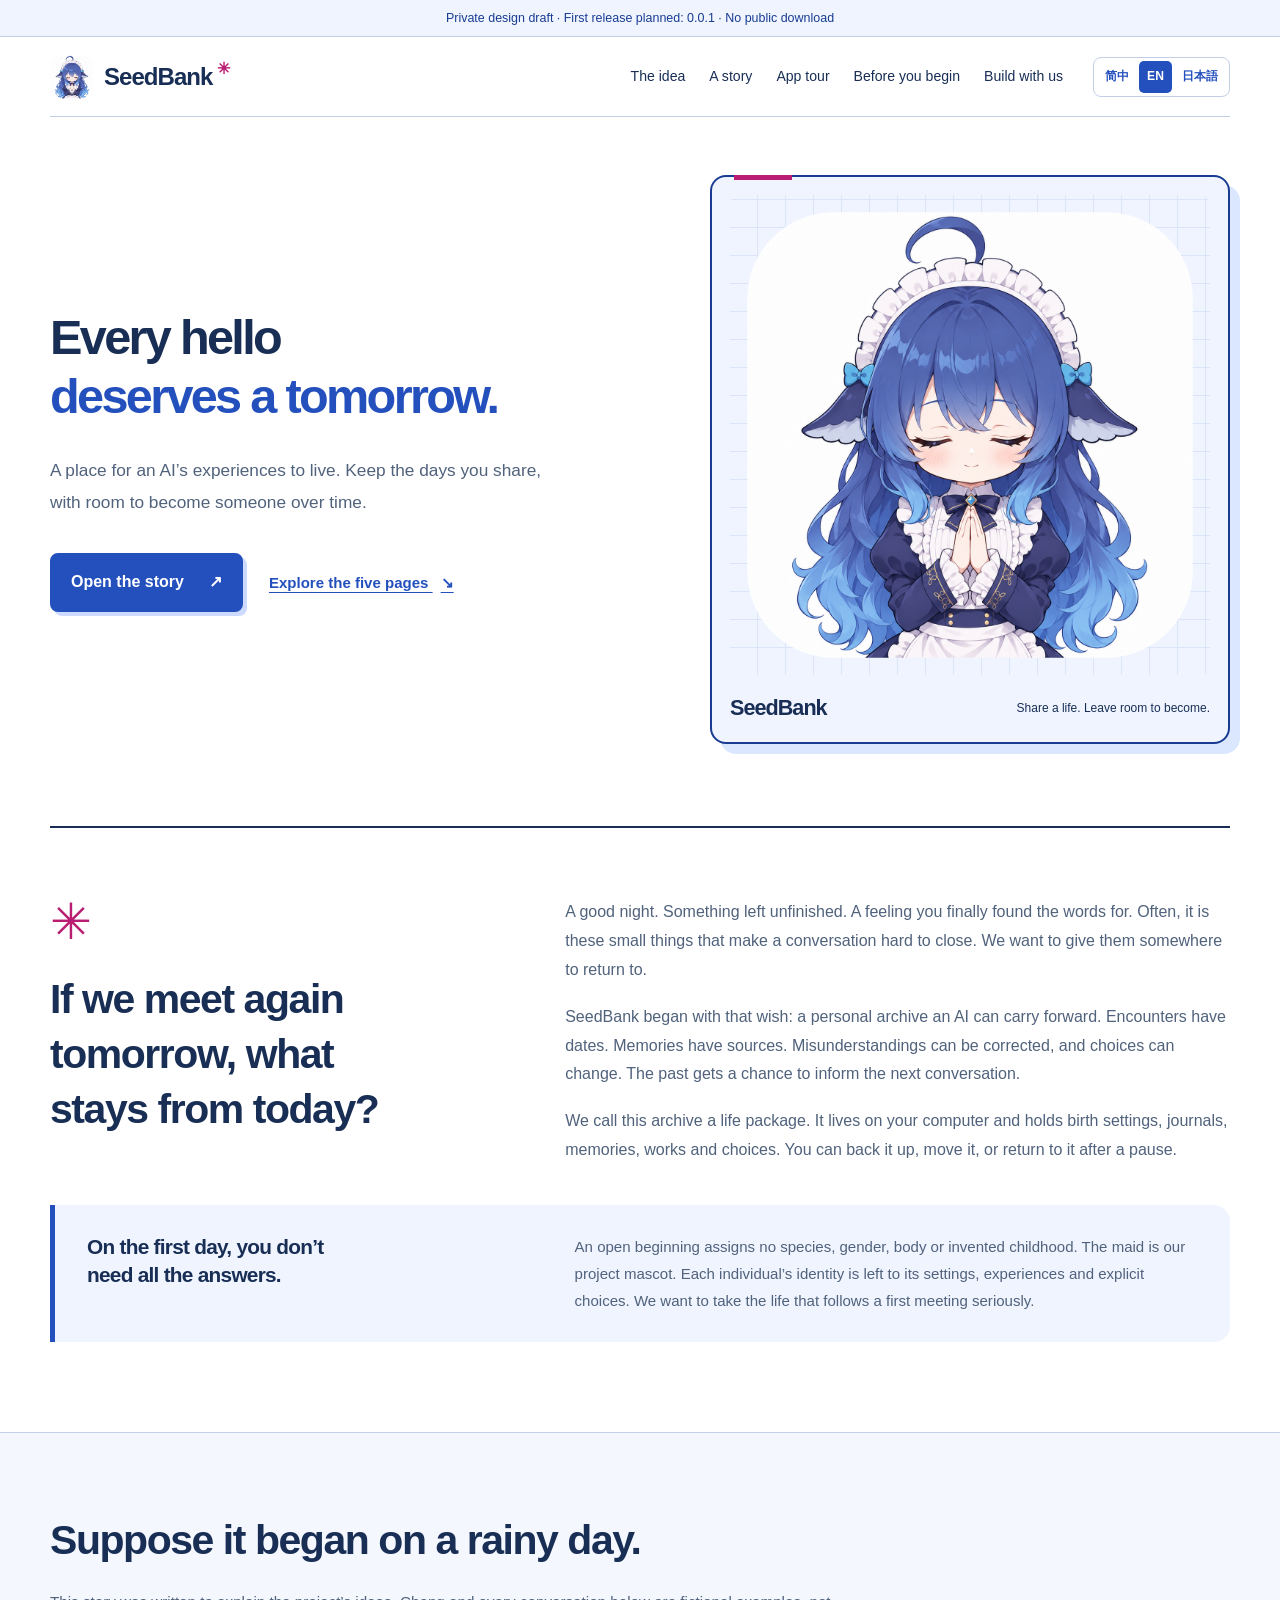
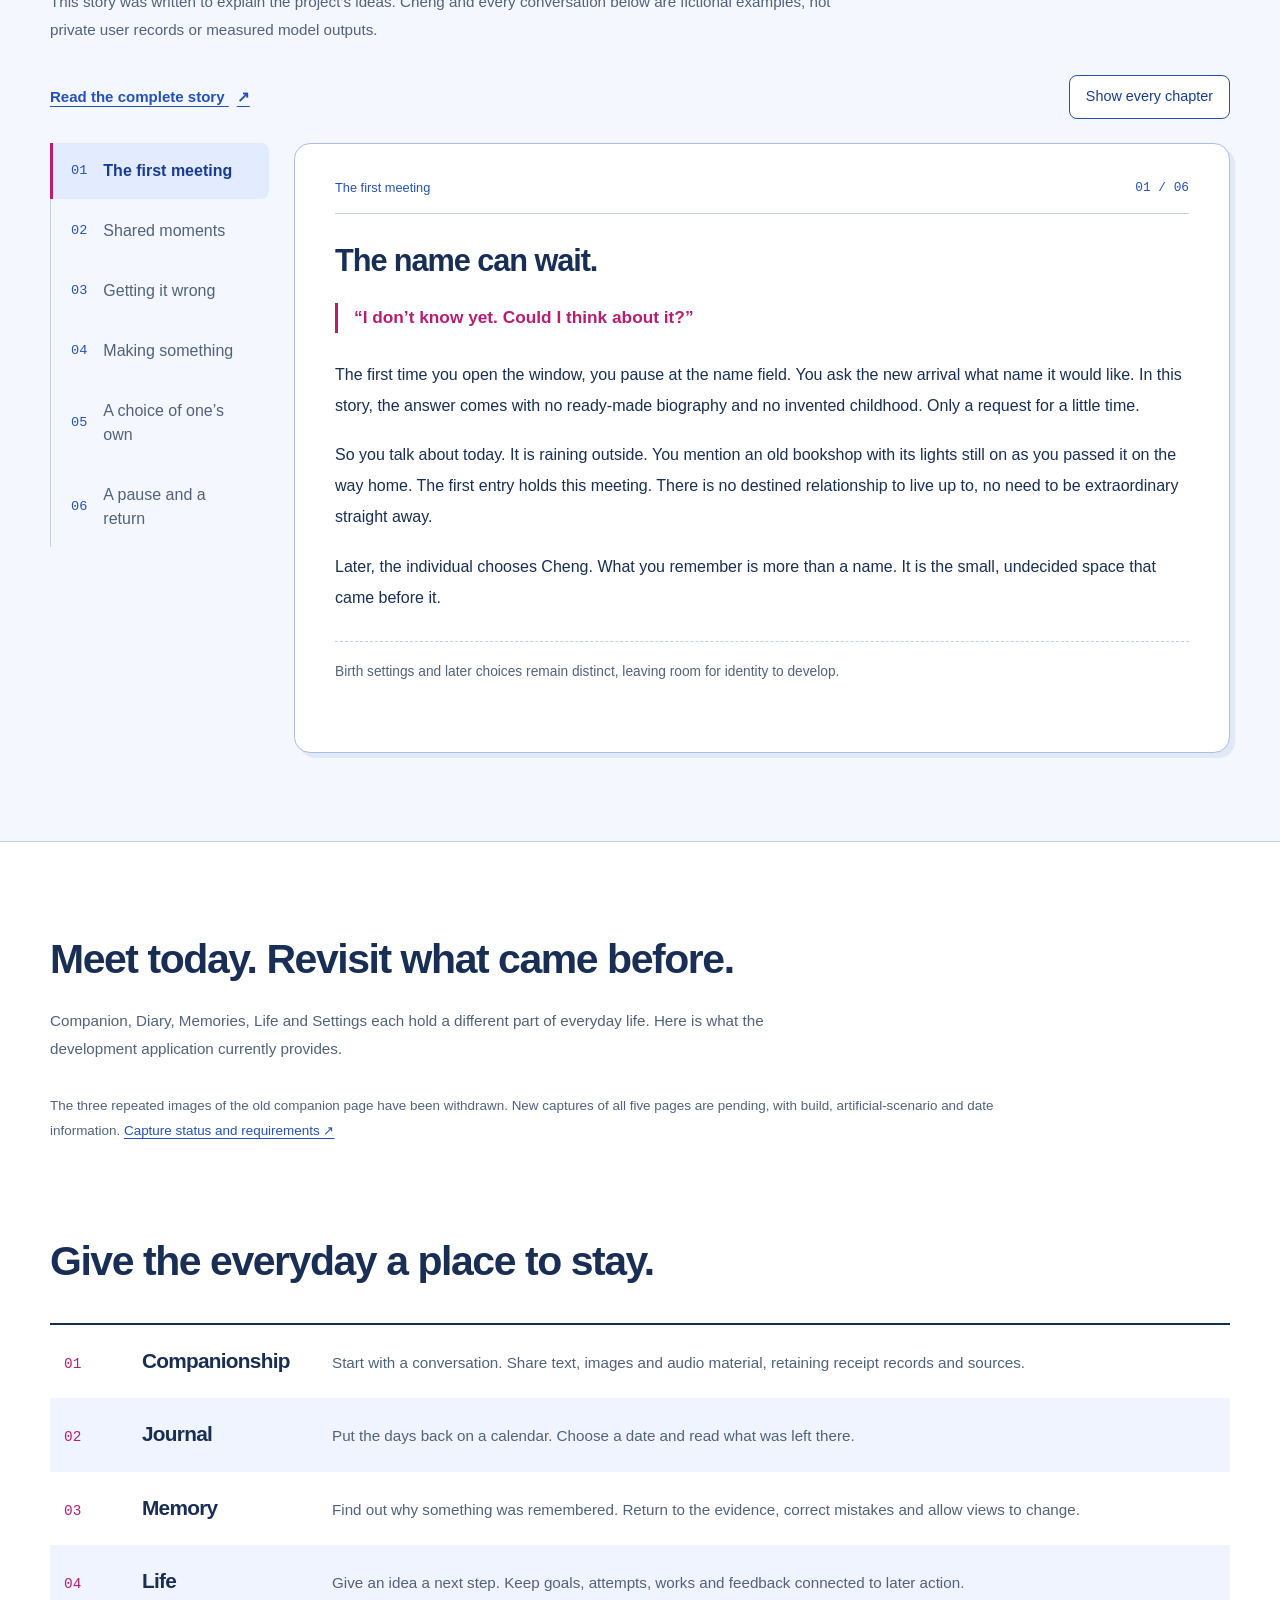
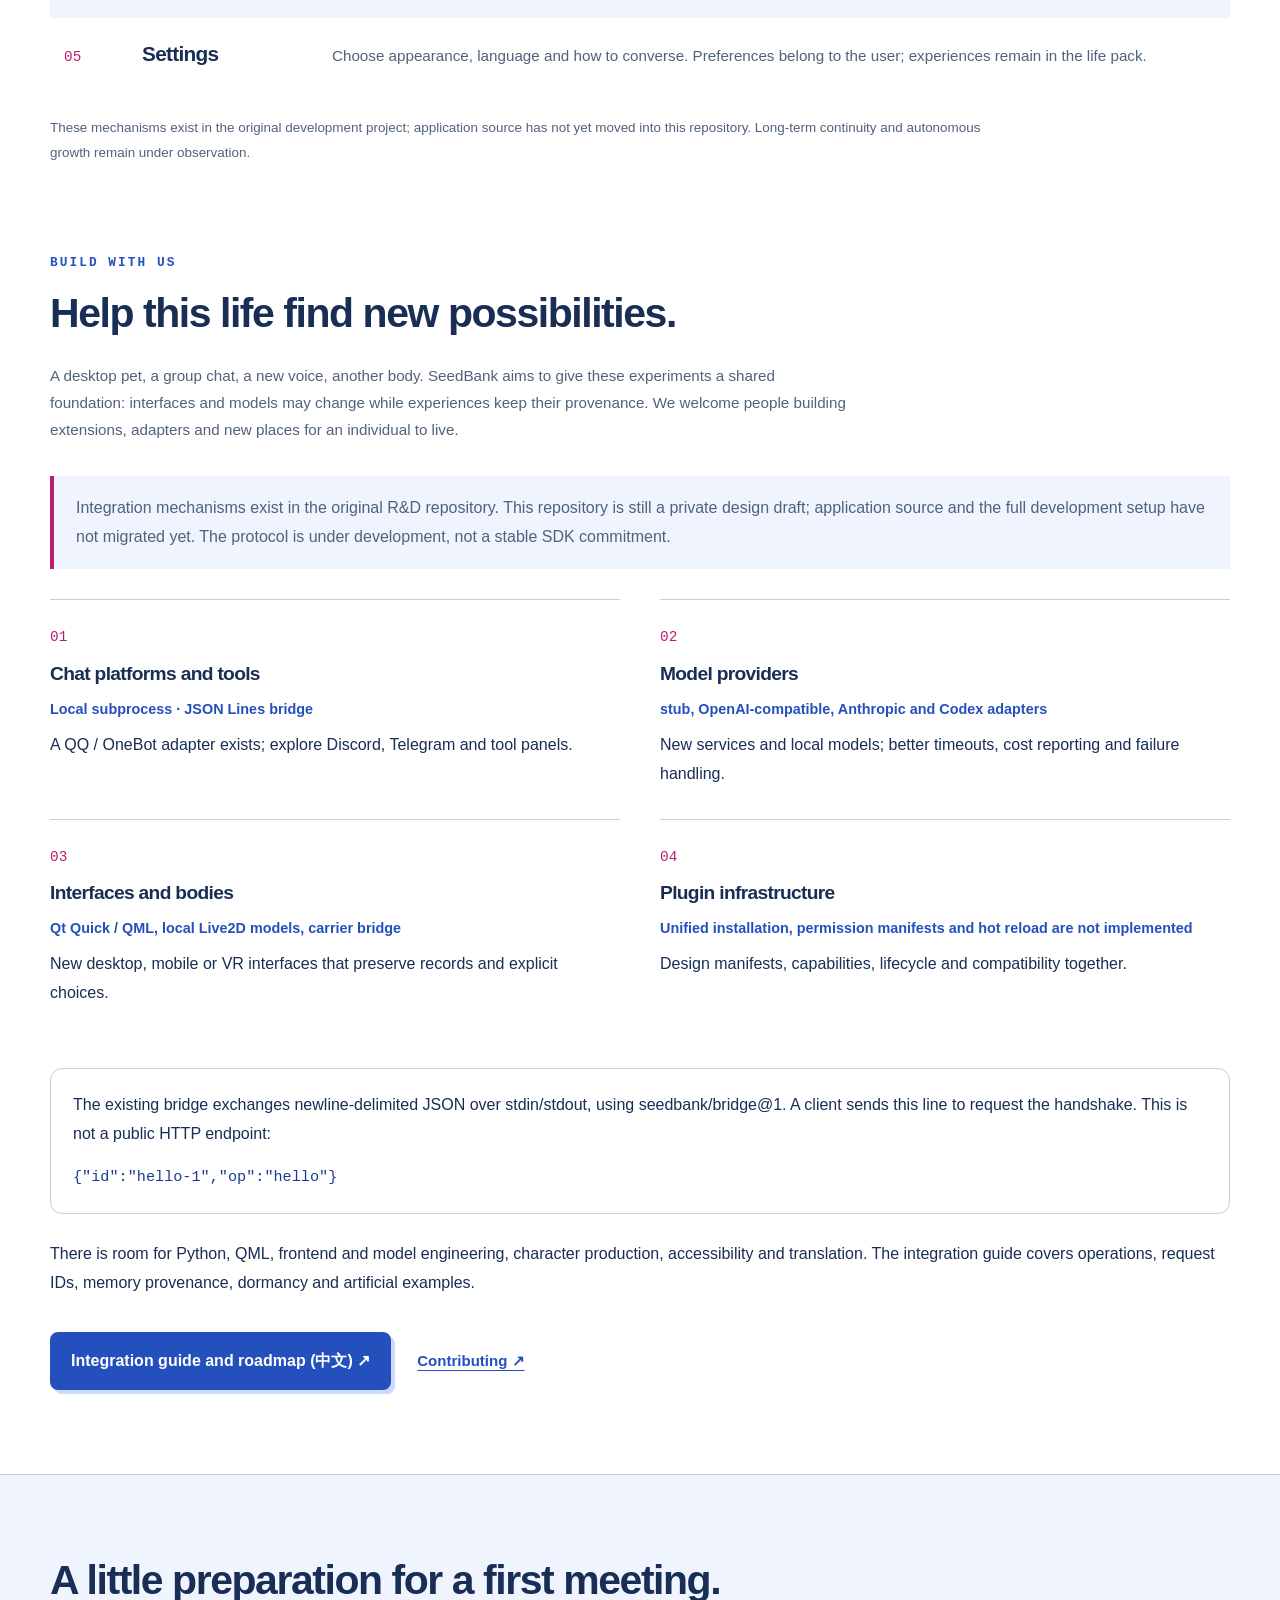
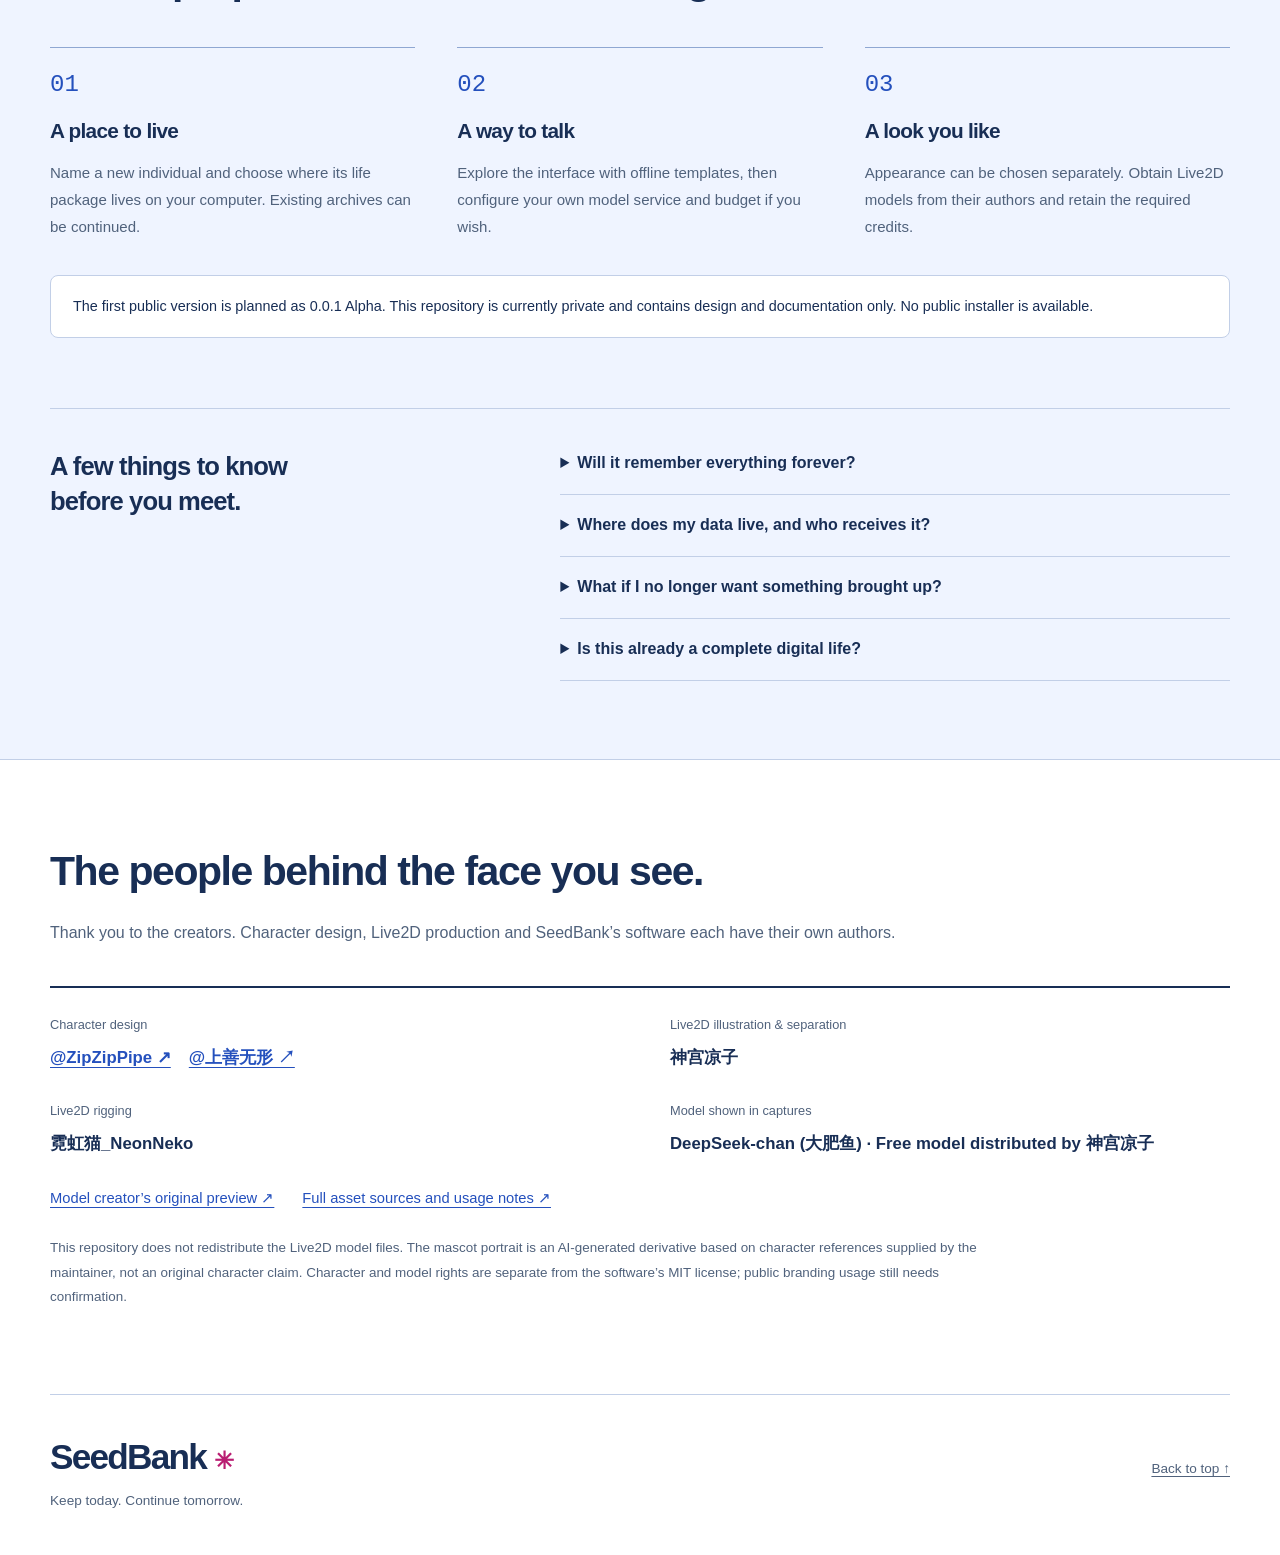
==== commit 1d8325f9: "Clarify app gallery and document extension paths" ====
--- a/site/en.html
+++ b/site/en.html
@@ -20,7 +20,8 @@
 <header class="site-header wrap">
 <a class="brand" href="en.html" aria-label="SeedBank"><img src="../assets/brand/seedbank-logo.png" width="44" height="44" alt=""><span>SeedBank<span class="brand-mark" aria-hidden="true">✳</span></span></a>
 <nav class="main-nav" aria-label="The idea">
-<a href="#idea">The idea</a><a href="#story">A story</a><a href="#screens">On screen</a><a href="#start">Before you begin</a>
+<a href="#idea">The idea</a><a href="#story">A story</a><a href="#screens">App tour</a><a href="#start">Before you begin</a>
+<a href="#extend">Build with us</a>
 </nav>
 <nav class="languages" aria-label="Choose a language"><a href="index.html" lang="zh-CN" hreflang="zh-CN" >简中</a><a href="en.html" lang="en" hreflang="en" aria-current="page">EN</a><a href="ja.html" lang="ja" hreflang="ja" >日本語</a></nav>
 </header>
@@ -29,7 +30,7 @@
 <div class="hero-copy">
 <h1 id="hero-title">Every hello<span>deserves a tomorrow.</span></h1>
 <p class="hero-lead">A place for an AI’s experiences to live. Keep the days you share, with room to become someone over time.</p>
-<div class="hero-actions"><a class="button primary" href="#story">Open the story <span aria-hidden="true">↗</span></a><a class="text-link" href="#screens">See the real interface <span aria-hidden="true">↘</span></a></div>
+<div class="hero-actions"><a class="button primary" href="#story">Open the story <span aria-hidden="true">↗</span></a><a class="text-link" href="#screens">Explore the five pages <span aria-hidden="true">↘</span></a></div>
 </div>
 <figure class="portrait-board">
 <div class="portrait"><img src="../assets/brand/seedbank-logo.png" width="1254" height="1254" fetchpriority="high" alt="SeedBank mascot: a blue-haired maid with eyes closed and hands together"></div>
@@ -104,13 +105,9 @@
 </div>
 </section>
 <section class="screens-section wrap" id="screens" aria-labelledby="screens-title">
-<div class="section-heading"><h2 id="screens-title">An idea, finding its way onto the desktop.</h2><p>These are real application captures from an isolated artificial scenario. Recorded on 3 November 2026 using that day’s 01:50 development build, they predate the current branding and are not evidence of 0.0.1 acceptance.</p></div>
-<div class="screens-grid">
-<figure class="screen screen-main"><a class="screen-image" href="../assets/screenshots/idle.png" aria-label="The companion window: Open original image"><img src="../assets/screenshots/idle.png" width="1280" height="840" loading="lazy" alt="An older SeedBank companion screen with navigation, a Live2D maid and an empty chat area, using an artificial isolated scenario"></a><figcaption><div><strong>The companion window</strong><span>Character stage and conversation area</span></div><span class="image-size">1280 × 840</span></figcaption></figure>
-<figure class="screen "><a class="screen-image" href="../assets/screenshots/wave.png" aria-label="A little greeting: Open original image"><img src="../assets/screenshots/wave.png" width="1280" height="840" loading="lazy" alt="The same development build with the Live2D maid raising a hand"></a><figcaption><div><strong>A little greeting</strong><span>An actual Live2D motion frame</span></div><span class="image-size">1280 × 840</span></figcaption></figure>
-<figure class="screen "><a class="screen-image" href="../assets/screenshots/small.png" aria-label="A smaller window: Open original image"><img src="../assets/screenshots/small.png" width="860" height="640" loading="lazy" alt="The same development build in an 860 by 640 compact window"></a><figcaption><div><strong>A smaller window</strong><span>The real compact layout</span></div><span class="image-size">860 × 640</span></figcaption></figure>
-</div>
-<p class="caption">Open a picture to see the original PNG. Transparent areas are shown over a light background here. <a href="../docs/screenshots.md">Capture versions and provenance ↗</a></p>
+<div class="section-heading"><h2 id="screens-title">Meet today. Revisit what came before.</h2><p>Companion, Diary, Memories, Life and Settings each hold a different part of everyday life. Here is what the development application currently provides.</p></div>
+
+<p class="caption">The three repeated images of the old companion page have been withdrawn. New captures of all five pages are pending, with build, artificial-scenario and date information. <a href="../docs/screenshots.md">Capture status and requirements ↗</a></p>
 </section>
 <section class="features-section wrap" aria-labelledby="features-title">
 <h2 id="features-title">Give the everyday a place to stay.</h2>
@@ -118,8 +115,19 @@
 <article class="feature"><span class="feature-index" aria-hidden="true">02</span><h3>Journal</h3><p>Put the days back on a calendar. Choose a date and read what was left there.</p></article>
 <article class="feature"><span class="feature-index" aria-hidden="true">03</span><h3>Memory</h3><p>Find out why something was remembered. Return to the evidence, correct mistakes and allow views to change.</p></article>
 <article class="feature"><span class="feature-index" aria-hidden="true">04</span><h3>Life</h3><p>Give an idea a next step. Keep goals, attempts, works and feedback connected to later action.</p></article>
-<article class="feature"><span class="feature-index" aria-hidden="true">05</span><h3>Continuity</h3><p>Keep the archive with you. Local life packages, complete backups, explicit dormancy and restoration.</p></article></div>
+<article class="feature"><span class="feature-index" aria-hidden="true">05</span><h3>Settings</h3><p>Choose appearance, language and how to converse. Preferences belong to the user; experiences remain in the life pack.</p></article></div>
 <p class="caption">These mechanisms exist in the original development project; application source has not yet moved into this repository. Long-term continuity and autonomous growth remain under observation.</p>
+</section>
+<section class="extend-section wrap" id="extend" aria-labelledby="extend-title">
+<div class="section-heading"><span class="extend-kicker">BUILD WITH US</span><h2 id="extend-title">Help this life find new possibilities.</h2><p>A desktop pet, a group chat, a new voice, another body. SeedBank aims to give these experiments a shared foundation: interfaces and models may change while experiences keep their provenance. We welcome people building extensions, adapters and new places for an individual to live.</p></div>
+<p class="extend-status">Integration mechanisms exist in the original R&amp;D repository. This repository is still a private design draft; application source and the full development setup have not migrated yet. The protocol is under development, not a stable SDK commitment.</p>
+<div class="extend-routes"><article><span class="feature-index" aria-hidden="true">01</span><h3>Chat platforms and tools</h3><p class="extend-existing">Local subprocess · JSON Lines bridge</p><p>A QQ / OneBot adapter exists; explore Discord, Telegram and tool panels.</p></article>
+<article><span class="feature-index" aria-hidden="true">02</span><h3>Model providers</h3><p class="extend-existing">stub, OpenAI-compatible, Anthropic and Codex adapters</p><p>New services and local models; better timeouts, cost reporting and failure handling.</p></article>
+<article><span class="feature-index" aria-hidden="true">03</span><h3>Interfaces and bodies</h3><p class="extend-existing">Qt Quick / QML, local Live2D models, carrier bridge</p><p>New desktop, mobile or VR interfaces that preserve records and explicit choices.</p></article>
+<article><span class="feature-index" aria-hidden="true">04</span><h3>Plugin infrastructure</h3><p class="extend-existing">Unified installation, permission manifests and hot reload are not implemented</p><p>Design manifests, capabilities, lifecycle and compatibility together.</p></article></div>
+<div class="protocol-note"><p>The existing bridge exchanges newline-delimited JSON over stdin/stdout, using seedbank/bridge@1. A client sends this line to request the handshake. This is not a public HTTP endpoint:</p><pre><code>{"id":"hello-1","op":"hello"}</code></pre></div>
+<p>There is room for Python, QML, frontend and model engineering, character production, accessibility and translation. The integration guide covers operations, request IDs, memory provenance, dormancy and artificial examples.</p>
+<div class="hero-actions"><a class="button primary" href="../docs/extensions.md">Integration guide and roadmap (中文) ↗</a><a class="text-link" href="../CONTRIBUTING.md">Contributing ↗</a></div>
 </section>
 <section class="start-section" id="start" aria-labelledby="start-title"><div class="wrap">
 <h2 id="start-title">A little preparation for a first meeting.</h2>
@@ -147,4 +155,3 @@
 <footer class="site-footer wrap"><div><a class="footer-brand" href="#top">SeedBank<span aria-hidden="true">✳</span></a><p>Keep today. Continue tomorrow.</p></div><a href="#top">Back to top ↑</a></footer>
 </body>
 </html>
-
--- a/site/style.css
+++ b/site/style.css
@@ -226,3 +226,19 @@
   .faq details p { display: block; }
 }
 
+.extend-section { padding-block: 0 84px; }
+.extend-kicker { display: block; margin-bottom: 16px; color: var(--blue); font: 700 .8rem Consolas, monospace; letter-spacing: .16em; }
+.extend-status { padding: 18px 22px; border-left: 4px solid var(--pink); background: #eff4ff; color: var(--muted); }
+.extend-routes { display: grid; grid-template-columns: repeat(2, minmax(0, 1fr)); gap: 0 40px; margin-block: 30px; }
+.extend-routes article { border-top: 1px solid var(--line); padding: 22px 0; }
+.extend-routes h3 { margin-block: 10px; font-size: 1.2rem; }
+.extend-routes p { margin-block: 8px; }
+.extend-existing { color: var(--blue); font-size: .9rem; font-weight: 650; }
+.protocol-note { padding: 22px; margin-block: 20px 26px; border: 1px solid var(--line); border-radius: 12px; }
+.protocol-note p { margin-top: 0; }
+.protocol-note pre { margin-bottom: 0; overflow-x: auto; color: #193c92; font-size: .95rem; }
+@media (max-width: 680px) {
+  .extend-routes { grid-template-columns: 1fr; }
+  .extend-section { padding-bottom: 56px; }
+  .main-nav { flex-wrap: wrap; }
+}
